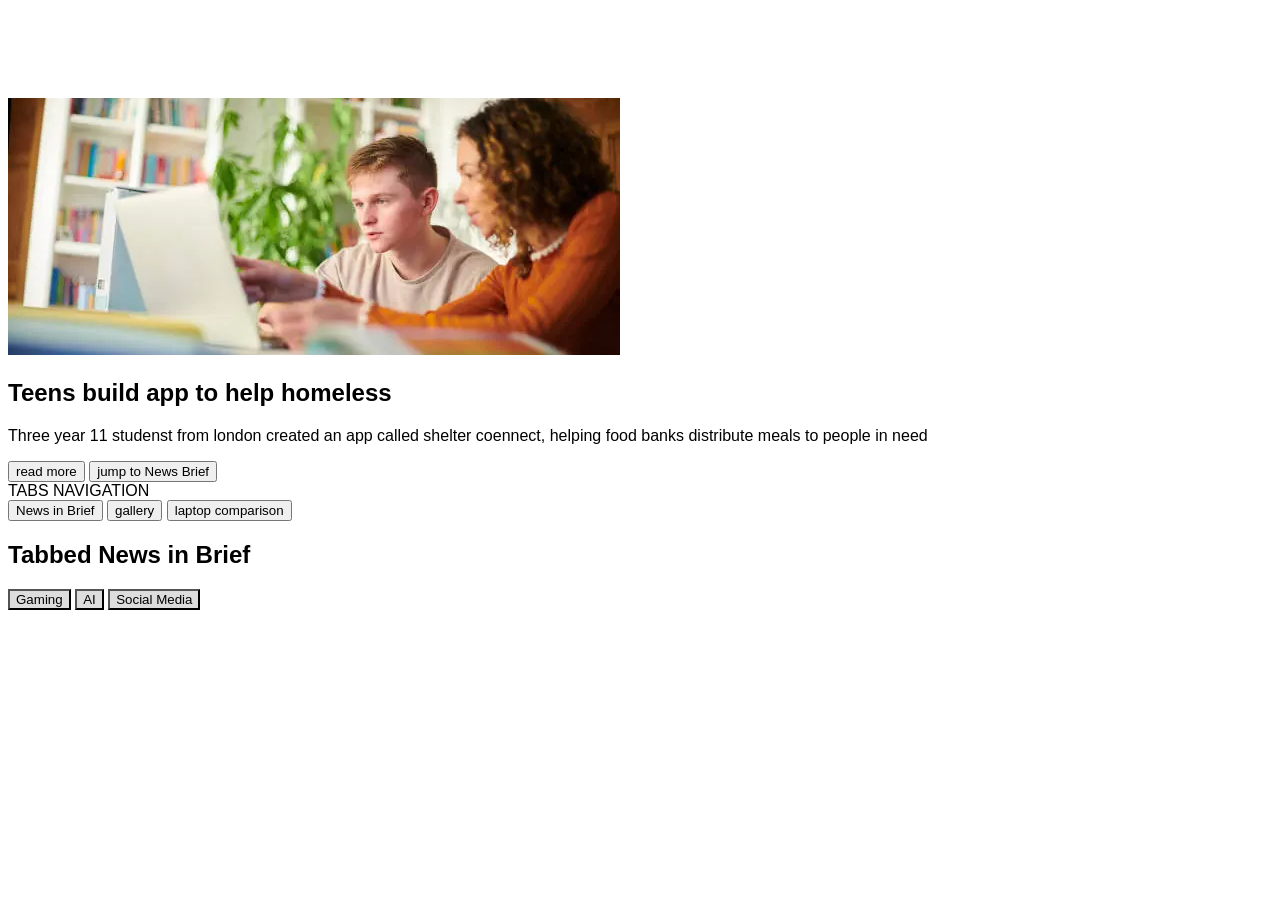
==== index.html @ 0892ddd7 "Add files via upload" ====
<!DOCTYPE html>
<html lang="en">
<head>
    <meta charset="UTF-8">
    <meta name="viewport" content="width=device-width, initial-scale=1.0">
    <title>Takeover Tech News</title>
    <link rel="stylesheet" href="css/style.css">
    <script src="js/tabs.js" defer></script>
    
</head>
<body>
    <HEADER>
        <header>
            <h1>logo</h1>
            <nav>
                <a href="index.html">home</a>
                <a href="article.html">Tech</a>
                <a href="contact.html">contact</a>
            </nav>
        </header>
    </HEADER>
<section class="hero"> 
    <img src="images/hero-students-coding.jpg.webp" alt="students coding together">
    <h2>Teens build app to help homeless</h2>
    <p> 
        Three year 11 studenst from london created an app called shelter coennect,
        helping food banks distribute meals to people in need 
    </p>
    <div class="hero button">
        <a href="article.html"><button>read more</button></a>
        <a href="#news"><button>jump to News Brief</button></a>
    </div>

</section>
            TABS NAVIGATION
<section class="tab-nav">
    <button onclick="openTab(gaming)">News in Brief</button>
    <button onclick="document.getElementById(gallery).scrollIntoView()">gallery</button>
    <button onclick="document.getElementById(table).scrollIntoView()">laptop comparison </button>
</section>
<section id="News">
    <h2>Tabbed News in Brief</h2>
    <div class="tabs"> 
        <button onclick="openTab(gaming)">Gaming </button>
        <button onclick="openTab(Ai)"> AI </button>
         <button ondblclick="openTab(social)"> Social Media </button>
        </section>
    </div>


</body>
</html>
---- css/style.css ----
body {
    font-family: Arial, sans-serif;
    background: var(--background);
    color: var(--secondary);
  }
  
  header {
    background: var(--secondary);
    color: white;
  }
  
  nav a {
    color: white;
  }
  
  nav a:hover {
    color: var(--primary);
  }
  
  /* HERO BUTTONS */
  .hero-buttons button {
    background: var(--primary);
    color: white;
  }
  
  .hero-buttons button:hover {
    background: var(--accent);
  }
  
  /* TABS */
  .tabs button {
    background: #ddd;
  }
  
  .tabs button:hover {
    background: var(--primary);
    color: white;
  }
  
  /* TABLE */
  th {
    background: var(--primary);
    color: white;
  }
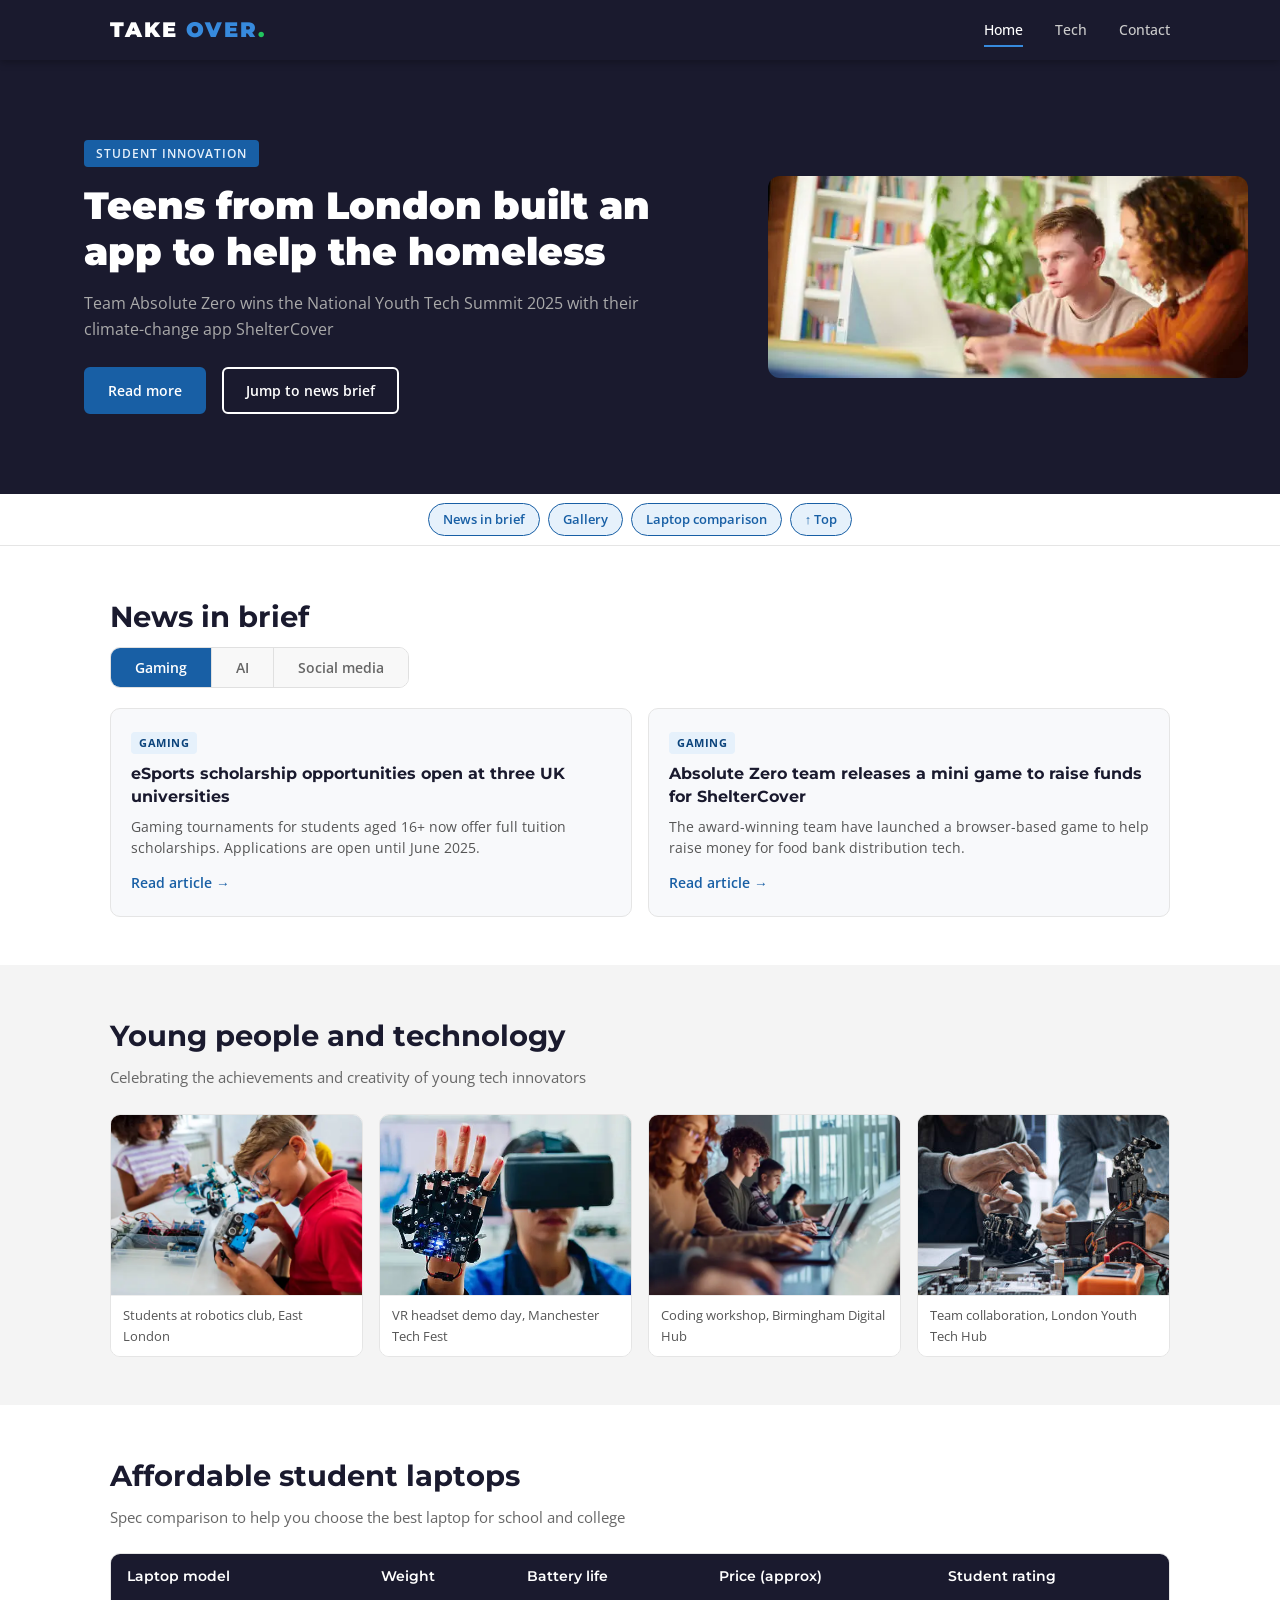
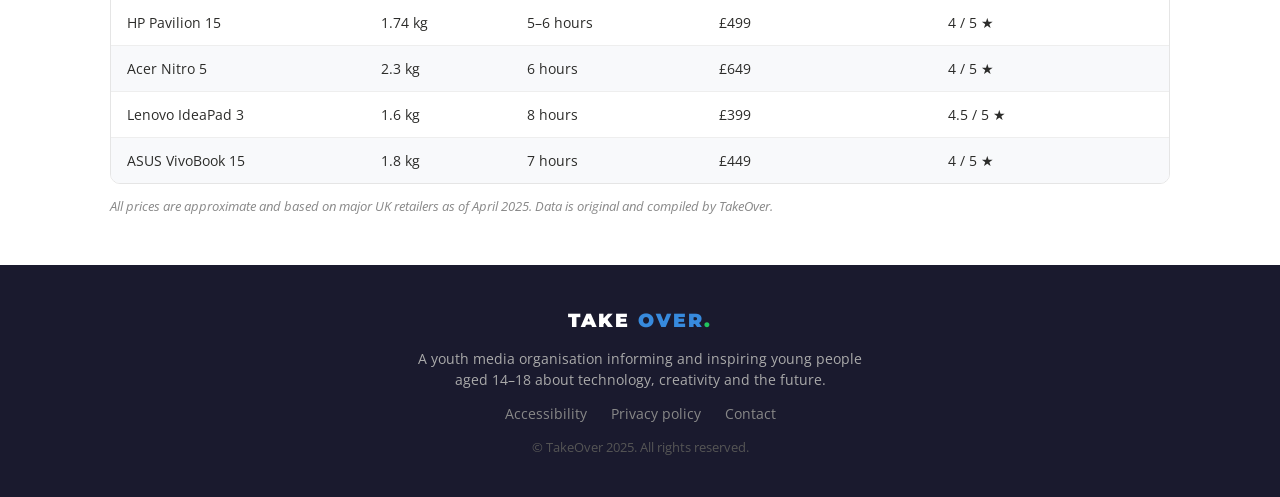
==== commit 0211b8e8: "Add files via upload" ====
--- a/index.html
+++ b/index.html
@@ -1,52 +1,214 @@
 <!DOCTYPE html>
 <html lang="en">
 <head>
-    <meta charset="UTF-8">
-    <meta name="viewport" content="width=device-width, initial-scale=1.0">
-    <title>Takeover Tech News</title>
-    <link rel="stylesheet" href="css/style.css">
-    <script src="js/tabs.js" defer></script>
-    
+  <meta charset="UTF-8">
+  <meta name="viewport" content="width=device-width, initial-scale=1.0">
+  <title>TakeOver | Tech News for Young People</title>
+  <link rel="preconnect" href="https://fonts.googleapis.com">
+  <link href="https://fonts.googleapis.com/css2?family=Montserrat:wght@400;600;700;900&family=Open+Sans:wght@400;500;600&display=swap" rel="stylesheet">
+  <link rel="stylesheet" href="css/style.css">
 </head>
 <body>
-    <HEADER>
-        <header>
-            <h1>logo</h1>
-            <nav>
-                <a href="index.html">home</a>
-                <a href="article.html">Tech</a>
-                <a href="contact.html">contact</a>
-            </nav>
-        </header>
-    </HEADER>
-<section class="hero"> 
-    <img src="images/hero-students-coding.jpg.webp" alt="students coding together">
-    <h2>Teens build app to help homeless</h2>
-    <p> 
-        Three year 11 studenst from london created an app called shelter coennect,
-        helping food banks distribute meals to people in need 
-    </p>
-    <div class="hero button">
-        <a href="article.html"><button>read more</button></a>
-        <a href="#news"><button>jump to News Brief</button></a>
+ 
+  <!-- SKIP TO CONTENT - accessibility -->
+  <a href="#main-content" class="skip-link">Skip to main content</a>
+ 
+  <!-- NAVIGATION -->
+  <header class="site-header" role="banner">
+    <nav class="navbar" role="navigation" aria-label="Main navigation">
+      <a href="index.html" class="logo" aria-label="TakeOver home">
+        TAKE <span>OVER</span><em>.</em>
+      </a>
+      <ul class="nav-links" role="list">
+        <li><a href="index.html" class="nav-link active" aria-current="page">Home</a></li>
+        <li><a href="article.html" class="nav-link">Tech</a></li>
+        <li><a href="contact.html" class="nav-link">Contact</a></li>
+      </ul>
+      <button class="hamburger" aria-label="Toggle navigation menu" aria-expanded="false" aria-controls="nav-links">
+        <span></span><span></span><span></span>
+      </button>
+    </nav>
+  </header>
+ 
+  <main id="main-content">
+ 
+    <!-- HERO SECTION -->
+    <section class="hero" aria-labelledby="hero-heading">
+      <div class="hero-content">
+        <span class="hero-tag">Student Innovation</span>
+        <h1 id="hero-heading">Teens from London built an app to help the homeless</h1>
+        <p class="hero-sub">Team Absolute Zero wins the National Youth Tech Summit 2025 with their climate-change app ShelterCover</p>
+        <div class="hero-btns">
+          <a href="article.html" class="btn btn-primary">Read more</a>
+          <a href="#news-brief" class="btn btn-secondary">Jump to news brief</a>
+        </div>
+      </div>
+      <div class="hero-img-wrap">
+        <img src="images/hero-students-coding.jpg.webp" alt="Three diverse teenagers presenting their app ShelterCover on a smartphone at the National Youth Tech Summit" class="hero-img">
+      </div>
+    </section>
+ 
+    <!-- ANCHOR NAVIGATION -->
+    <nav class="anchor-nav" aria-label="Page sections">
+      <a href="#news-brief" class="anchor-pill">News in brief</a>
+      <a href="#gallery" class="anchor-pill">Gallery</a>
+      <a href="#laptop-table" class="anchor-pill">Laptop comparison</a>
+      <a href="#main-content" class="anchor-pill">&#8593; Top</a>
+    </nav>
+ 
+    <!-- TABBED NEWS IN BRIEF -->
+    <section class="tabs-section" id="news-brief" aria-labelledby="tabs-heading">
+      <div class="container">
+        <h2 id="tabs-heading">News in brief</h2>
+        <div class="tabs-wrapper">
+          <div class="tab-list" role="tablist" aria-label="News categories">
+            <button class="tab-btn active" role="tab" aria-selected="true" aria-controls="tab-gaming" id="btn-gaming">Gaming</button>
+            <button class="tab-btn" role="tab" aria-selected="false" aria-controls="tab-ai" id="btn-ai">AI</button>
+            <button class="tab-btn" role="tab" aria-selected="false" aria-controls="tab-social" id="btn-social">Social media</button>
+          </div>
+ 
+          <div class="tab-panel active" id="tab-gaming" role="tabpanel" aria-labelledby="btn-gaming">
+            <article class="news-card">
+              <span class="news-cat">Gaming</span>
+              <h3>eSports scholarship opportunities open at three UK universities</h3>
+              <p>Gaming tournaments for students aged 16+ now offer full tuition scholarships. Applications are open until June 2025.</p>
+              <a href="article.html" class="read-link">Read article &rarr;</a>
+            </article>
+            <article class="news-card">
+              <span class="news-cat">Gaming</span>
+              <h3>Absolute Zero team releases a mini game to raise funds for ShelterCover</h3>
+              <p>The award-winning team have launched a browser-based game to help raise money for food bank distribution tech.</p>
+              <a href="article.html" class="read-link">Read article &rarr;</a>
+            </article>
+          </div>
+ 
+          <div class="tab-panel" id="tab-ai" role="tabpanel" aria-labelledby="btn-ai" hidden>
+            <article class="news-card">
+              <span class="news-cat">AI</span>
+              <h3>OpenAI releases new tutor bot for A-level revision</h3>
+              <p>The new AI tutor supports Maths, English, Sciences and History. It is free for all students with a school email address.</p>
+              <a href="article.html" class="read-link">Read article &rarr;</a>
+            </article>
+            <article class="news-card">
+              <span class="news-cat">AI</span>
+              <h3>AI-generated music: is your favourite song actually human?</h3>
+              <p>A new study reveals that 1 in 5 chart songs now uses AI-generated elements. Experts debate what this means for musicians.</p>
+              <a href="article.html" class="read-link">Read article &rarr;</a>
+            </article>
+          </div>
+ 
+          <div class="tab-panel" id="tab-social" role="tabpanel" aria-labelledby="btn-social" hidden>
+            <article class="news-card">
+              <span class="news-cat">Social media</span>
+              <h3>The rise of digital detox apps among 16-year-olds</h3>
+              <p>More teens are using screen time trackers and app blockers to manage social media use. We speak to students about why.</p>
+              <a href="article.html" class="read-link">Read article &rarr;</a>
+            </article>
+            <article class="news-card">
+              <span class="news-cat">Social media</span>
+              <h3>Viral tech challenges: how to spot misinformation online</h3>
+              <p>TakeOver breaks down the five signs that a viral post might not be telling the full story.</p>
+              <a href="article.html" class="read-link">Read article &rarr;</a>
+            </article>
+          </div>
+        </div>
+      </div>
+    </section>
+ 
+    <!-- IMAGE GALLERY -->
+    <section class="gallery-section" id="gallery" aria-labelledby="gallery-heading">
+      <div class="container">
+        <h2 id="gallery-heading">Young people and technology</h2>
+        <p class="section-sub">Celebrating the achievements and creativity of young tech innovators</p>
+        <div class="gallery-grid">
+          <figure class="gallery-item">
+            <img src="images/gallery-robotics.jpg.webp" alt="Diverse group of students building a robot at a school robotics club in East London" loading="lazy">
+            <figcaption>Students at robotics club, East London</figcaption>
+          </figure>
+          <figure class="gallery-item">
+            <img src="images/gallery-vr.jpg.webp" alt="A teenage girl using a VR headset at a technology exhibition, smiling" loading="lazy">
+            <figcaption>VR headset demo day, Manchester Tech Fest</figcaption>
+          </figure>
+          <figure class="gallery-item">
+            <img src="images/gallery-programming.jpg.webp" alt="Young people collaborating on laptops at a coding workshop" loading="lazy">
+            <figcaption>Coding workshop, Birmingham Digital Hub</figcaption>
+          </figure>
+          <figure class="gallery-item">
+            <img src="images/students-tech-presentation.jpg.jpg" alt="Students working together on a tech project, smiling and collaborating" loading="lazy">
+            <figcaption>Team collaboration, London Youth Tech Hub</figcaption>
+          </figure>
+        </div>
+      </div>
+    </section>
+ 
+    <!-- LAPTOP COMPARISON TABLE -->
+    <section class="table-section" id="laptop-table" aria-labelledby="table-heading">
+      <div class="container">
+        <h2 id="table-heading">Affordable student laptops</h2>
+        <p class="section-sub">Spec comparison to help you choose the best laptop for school and college</p>
+        <div class="table-scroll" role="region" aria-label="Laptop comparison table" tabindex="0">
+          <table class="comparison-table">
+            <thead>
+              <tr>
+                <th scope="col">Laptop model</th>
+                <th scope="col">Weight</th>
+                <th scope="col">Battery life</th>
+                <th scope="col">Price (approx)</th>
+                <th scope="col">Student rating</th>
+              </tr>
+            </thead>
+            <tbody>
+              <tr>
+                <td>HP Pavilion 15</td>
+                <td>1.74 kg</td>
+                <td>5–6 hours</td>
+                <td>£499</td>
+                <td>4 / 5 &#9733;</td>
+              </tr>
+              <tr>
+                <td>Acer Nitro 5</td>
+                <td>2.3 kg</td>
+                <td>6 hours</td>
+                <td>£649</td>
+                <td>4 / 5 &#9733;</td>
+              </tr>
+              <tr>
+                <td>Lenovo IdeaPad 3</td>
+                <td>1.6 kg</td>
+                <td>8 hours</td>
+                <td>£399</td>
+                <td>4.5 / 5 &#9733;</td>
+              </tr>
+              <tr>
+                <td>ASUS VivoBook 15</td>
+                <td>1.8 kg</td>
+                <td>7 hours</td>
+                <td>£449</td>
+                <td>4 / 5 &#9733;</td>
+              </tr>
+            </tbody>
+          </table>
+        </div>
+        <p class="table-note">All prices are approximate and based on major UK retailers as of April 2025. Data is original and compiled by TakeOver.</p>
+      </div>
+    </section>
+ 
+  </main>
+ 
+  <!-- FOOTER -->
+  <footer class="site-footer" role="contentinfo">
+    <div class="container footer-inner">
+      <div class="footer-logo">TAKE <span>OVER</span><em>.</em></div>
+      <p class="footer-desc">A youth media organisation informing and inspiring young people aged 14–18 about technology, creativity and the future.</p>
+      <nav class="footer-links" aria-label="Footer navigation">
+        <a href="#" class="footer-link">Accessibility</a>
+        <a href="#" class="footer-link">Privacy policy</a>
+        <a href="contact.html" class="footer-link">Contact</a>
+      </nav>
+      <p class="footer-copy">&copy; TakeOver 2025. All rights reserved.</p>
     </div>
-
-</section>
-            TABS NAVIGATION
-<section class="tab-nav">
-    <button onclick="openTab(gaming)">News in Brief</button>
-    <button onclick="document.getElementById(gallery).scrollIntoView()">gallery</button>
-    <button onclick="document.getElementById(table).scrollIntoView()">laptop comparison </button>
-</section>
-<section id="News">
-    <h2>Tabbed News in Brief</h2>
-    <div class="tabs"> 
-        <button onclick="openTab(gaming)">Gaming </button>
-        <button onclick="openTab(Ai)"> AI </button>
-         <button ondblclick="openTab(social)"> Social Media </button>
-        </section>
-    </div>
-
-
+  </footer>
+ 
+  <script src="js/tabs.js"></script>
 </body>
 </html>
--- a/css/style.css
+++ b/css/style.css
@@ -1,44 +1,717 @@
+/* =============================================
+   TAKEOVER - TECH NEWS FOR YOUNG PEOPLE
+   style.css — all pages
+   Fonts: Montserrat (headings) + Open Sans (body)
+   ============================================= */
+ 
+/* === RESET & BASE === */
+*, *::before, *::after { box-sizing: border-box; margin: 0; padding: 0; }
+ 
+html { scroll-behavior: smooth; font-size: 16px; }
+ 
 body {
-    font-family: Arial, sans-serif;
-    background: var(--background);
-    color: var(--secondary);
+  font-family: 'Open Sans', sans-serif;
+  background: #f4f4f4;
+  color: #2C2C2A;
+  line-height: 1.6;
+}
+ 
+img { max-width: 100%; height: auto; display: block; }
+a { text-decoration: none; color: inherit; }
+ul { list-style: none; }
+ 
+/* === ACCESSIBILITY === */
+.skip-link {
+  position: absolute;
+  top: -100%;
+  left: 1rem;
+  background: #185FA5;
+  color: #fff;
+  padding: 8px 16px;
+  border-radius: 0 0 8px 8px;
+  font-size: 14px;
+  z-index: 9999;
+  transition: top 0.2s;
+}
+.skip-link:focus { top: 0; }
+ 
+/* === CONTAINER === */
+.container { max-width: 1100px; margin: 0 auto; padding: 0 1.25rem; }
+ 
+/* === NAVIGATION === */
+.site-header {
+  position: sticky;
+  top: 0;
+  z-index: 100;
+  background: #1a1a2e;
+  box-shadow: 0 2px 8px rgba(0,0,0,0.3);
+}
+ 
+.navbar {
+  max-width: 1100px;
+  margin: 0 auto;
+  padding: 0 1.25rem;
+  height: 60px;
+  display: flex;
+  align-items: center;
+  justify-content: space-between;
+}
+ 
+.logo {
+  font-family: 'Montserrat', sans-serif;
+  font-weight: 900;
+  font-size: 1.3rem;
+  color: #fff;
+  letter-spacing: 2px;
+  text-transform: uppercase;
+}
+.logo span { color: #378ADD; }
+.logo em { color: #22C55E; font-style: normal; }
+ 
+.nav-links {
+  display: flex;
+  gap: 2rem;
+}
+ 
+.nav-link {
+  font-family: 'Open Sans', sans-serif;
+  font-size: 0.9rem;
+  color: #ccc;
+  font-weight: 500;
+  padding: 6px 0;
+  border-bottom: 2px solid transparent;
+  transition: color 0.25s, border-color 0.25s;
+}
+.nav-link:hover,
+.nav-link.active {
+  color: #fff;
+  border-bottom-color: #378ADD;
+}
+ 
+/* Hamburger - mobile */
+.hamburger {
+  display: none;
+  flex-direction: column;
+  gap: 5px;
+  background: none;
+  border: none;
+  cursor: pointer;
+  padding: 6px;
+}
+.hamburger span {
+  display: block;
+  width: 24px;
+  height: 2px;
+  background: #fff;
+  border-radius: 2px;
+  transition: all 0.3s;
+}
+ 
+/* === HERO === */
+.hero {
+  background: #1a1a2e;
+  color: #fff;
+  padding: 4rem 1.25rem;
+  display: flex;
+  align-items: center;
+  gap: 2rem;
+  max-width: 100%;
+  overflow: hidden;
+}
+ 
+.hero-content { flex: 1; max-width: 600px; margin: 0 auto; }
+ 
+.hero-tag {
+  display: inline-block;
+  background: #185FA5;
+  color: #E6F1FB;
+  font-size: 0.75rem;
+  font-weight: 600;
+  text-transform: uppercase;
+  letter-spacing: 1px;
+  padding: 4px 12px;
+  border-radius: 4px;
+  margin-bottom: 1rem;
+}
+ 
+.hero h1 {
+  font-family: 'Montserrat', sans-serif;
+  font-size: clamp(1.6rem, 4vw, 2.4rem);
+  font-weight: 900;
+  line-height: 1.2;
+  margin-bottom: 1rem;
+  color: #fff;
+}
+ 
+.hero-sub {
+  font-size: 1rem;
+  color: #aaa;
+  margin-bottom: 1.5rem;
+  line-height: 1.6;
+}
+ 
+.hero-btns { display: flex; gap: 1rem; flex-wrap: wrap; }
+ 
+/* === BUTTONS === */
+.btn {
+  display: inline-block;
+  padding: 10px 22px;
+  border-radius: 6px;
+  font-family: 'Open Sans', sans-serif;
+  font-size: 0.9rem;
+  font-weight: 600;
+  cursor: pointer;
+  transition: background 0.25s, color 0.25s, transform 0.15s, box-shadow 0.25s;
+}
+ 
+.btn-primary {
+  background: #185FA5;
+  color: #fff;
+  border: 2px solid #185FA5;
+}
+.btn-primary:hover {
+  background: #0C447C;
+  border-color: #0C447C;
+  transform: translateY(-2px);
+  box-shadow: 0 4px 12px rgba(24,95,165,0.4);
+}
+ 
+.btn-secondary {
+  background: transparent;
+  color: #fff;
+  border: 2px solid #fff;
+}
+.btn-secondary:hover {
+  background: #fff;
+  color: #1a1a2e;
+  transform: translateY(-2px);
+}
+ 
+.hero-img-wrap { flex: 1; max-width: 480px; display: none; }
+.hero-img { width: 100%; border-radius: 12px; object-fit: cover; max-height: 300px; }
+ 
+/* === ANCHOR NAV === */
+.anchor-nav {
+  background: #fff;
+  border-bottom: 1px solid #e5e5e5;
+  padding: 0.6rem 1.25rem;
+  display: flex;
+  gap: 0.5rem;
+  flex-wrap: wrap;
+  justify-content: center;
+}
+ 
+.anchor-pill {
+  font-size: 0.8rem;
+  font-weight: 600;
+  padding: 5px 14px;
+  border-radius: 20px;
+  border: 1.5px solid #185FA5;
+  color: #185FA5;
+  background: #E6F1FB;
+  transition: background 0.2s, color 0.2s, transform 0.15s;
+}
+.anchor-pill:hover {
+  background: #185FA5;
+  color: #fff;
+  transform: translateY(-1px);
+}
+ 
+/* === SECTION SHARED === */
+section { padding: 3rem 0; }
+ 
+h2 {
+  font-family: 'Montserrat', sans-serif;
+  font-size: clamp(1.3rem, 3vw, 1.8rem);
+  font-weight: 700;
+  color: #1a1a2e;
+  margin-bottom: 0.4rem;
+}
+ 
+.section-sub {
+  font-size: 0.95rem;
+  color: #666;
+  margin-bottom: 1.5rem;
+}
+ 
+/* === TABS === */
+.tabs-section { background: #fff; }
+ 
+.tab-list {
+  display: flex;
+  gap: 0;
+  border: 1.5px solid #e0e0e0;
+  border-radius: 10px;
+  overflow: hidden;
+  margin-bottom: 1.25rem;
+  width: fit-content;
+}
+ 
+.tab-btn {
+  padding: 10px 24px;
+  font-family: 'Open Sans', sans-serif;
+  font-size: 0.9rem;
+  font-weight: 600;
+  background: #f8f8f8;
+  border: none;
+  border-right: 1.5px solid #e0e0e0;
+  cursor: pointer;
+  color: #666;
+  transition: background 0.2s, color 0.2s;
+  position: relative;
+}
+.tab-btn:last-child { border-right: none; }
+ 
+.tab-btn:hover {
+  background: #E6F1FB;
+  color: #185FA5;
+}
+ 
+.tab-btn.active {
+  background: #185FA5;
+  color: #fff;
+}
+ 
+/* Underline animation on hover */
+.tab-btn::after {
+  content: '';
+  position: absolute;
+  bottom: 0; left: 0; right: 0;
+  height: 3px;
+  background: #378ADD;
+  transform: scaleX(0);
+  transition: transform 0.2s;
+}
+.tab-btn:hover::after { transform: scaleX(1); }
+.tab-btn.active::after { transform: scaleX(0); }
+ 
+.tab-panel { display: none; }
+.tab-panel.active { display: grid; grid-template-columns: repeat(auto-fit, minmax(260px, 1fr)); gap: 1rem; }
+ 
+.news-card {
+  background: #f8f9fb;
+  border: 1px solid #e5e5e5;
+  border-radius: 10px;
+  padding: 1.25rem;
+  transition: box-shadow 0.2s, transform 0.2s;
+}
+.news-card:hover {
+  box-shadow: 0 4px 16px rgba(0,0,0,0.1);
+  transform: translateY(-2px);
+}
+ 
+.news-cat {
+  display: inline-block;
+  font-size: 0.7rem;
+  font-weight: 700;
+  text-transform: uppercase;
+  letter-spacing: 0.5px;
+  background: #E6F1FB;
+  color: #0C447C;
+  padding: 2px 8px;
+  border-radius: 4px;
+  margin-bottom: 0.6rem;
+}
+ 
+.news-card h3 {
+  font-family: 'Montserrat', sans-serif;
+  font-size: 1rem;
+  font-weight: 700;
+  color: #1a1a2e;
+  margin-bottom: 0.5rem;
+  line-height: 1.4;
+}
+ 
+.news-card p {
+  font-size: 0.88rem;
+  color: #555;
+  margin-bottom: 0.75rem;
+  line-height: 1.5;
+}
+ 
+.read-link {
+  font-size: 0.85rem;
+  font-weight: 600;
+  color: #185FA5;
+  transition: color 0.2s;
+}
+.read-link:hover { color: #0C447C; }
+ 
+/* === GALLERY === */
+.gallery-section { background: #f4f4f4; }
+ 
+.gallery-grid {
+  display: grid;
+  grid-template-columns: repeat(auto-fit, minmax(220px, 1fr));
+  gap: 1rem;
+}
+ 
+.gallery-item {
+  border-radius: 10px;
+  overflow: hidden;
+  background: #fff;
+  border: 1px solid #e5e5e5;
+  transition: transform 0.2s, box-shadow 0.2s;
+}
+.gallery-item:hover {
+  transform: translateY(-4px);
+  box-shadow: 0 8px 24px rgba(0,0,0,0.12);
+}
+ 
+.gallery-item img {
+  width: 100%;
+  height: 180px;
+  object-fit: cover;
+}
+ 
+.gallery-item figcaption {
+  font-size: 0.8rem;
+  color: #555;
+  padding: 0.6rem 0.75rem;
+  background: #fff;
+  border-top: 1px solid #eee;
+}
+ 
+/* === TABLE === */
+.table-section { background: #fff; }
+ 
+.table-scroll {
+  overflow-x: auto;
+  border-radius: 10px;
+  border: 1px solid #e5e5e5;
+  margin-bottom: 0.75rem;
+}
+ 
+.comparison-table {
+  width: 100%;
+  border-collapse: collapse;
+  font-size: 0.9rem;
+  min-width: 500px;
+}
+ 
+.comparison-table thead tr {
+  background: #1a1a2e;
+  color: #fff;
+}
+ 
+.comparison-table th {
+  padding: 12px 16px;
+  text-align: left;
+  font-family: 'Montserrat', sans-serif;
+  font-size: 0.85rem;
+  font-weight: 600;
+}
+ 
+.comparison-table td {
+  padding: 11px 16px;
+  border-bottom: 1px solid #eee;
+  color: #2C2C2A;
+}
+ 
+.comparison-table tbody tr:nth-child(even) td { background: #f8f9fb; }
+.comparison-table tbody tr:last-child td { border-bottom: none; }
+.comparison-table tbody tr:hover td { background: #E6F1FB; }
+ 
+.table-note {
+  font-size: 0.8rem;
+  color: #888;
+  font-style: italic;
+}
+ 
+/* === FOOTER === */
+.site-footer {
+  background: #1a1a2e;
+  color: #aaa;
+  padding: 2.5rem 1.25rem;
+  text-align: center;
+}
+ 
+.footer-inner { display: flex; flex-direction: column; align-items: center; gap: 0.75rem; }
+ 
+.footer-logo {
+  font-family: 'Montserrat', sans-serif;
+  font-weight: 900;
+  font-size: 1.2rem;
+  color: #fff;
+  letter-spacing: 2px;
+}
+.footer-logo span { color: #378ADD; }
+.footer-logo em { color: #22C55E; font-style: normal; }
+ 
+.footer-desc { font-size: 0.85rem; max-width: 480px; line-height: 1.6; }
+ 
+.footer-links { display: flex; gap: 1.5rem; flex-wrap: wrap; justify-content: center; }
+ 
+.footer-link {
+  font-size: 0.85rem;
+  color: #888;
+  transition: color 0.2s;
+}
+.footer-link:hover { color: #378ADD; }
+ 
+.footer-copy { font-size: 0.8rem; color: #555; }
+ 
+/* === CONTACT PAGE === */
+.contact-hero {
+  background: #1a1a2e;
+  color: #fff;
+  padding: 3rem 1.25rem;
+  text-align: center;
+}
+.contact-hero h1 {
+  font-family: 'Montserrat', sans-serif;
+  font-size: clamp(1.6rem, 4vw, 2.2rem);
+  font-weight: 900;
+  margin-bottom: 0.5rem;
+}
+.contact-hero p { color: #aaa; font-size: 1rem; }
+ 
+.contact-section { background: #f4f4f4; padding: 3rem 1.25rem; }
+ 
+.contact-card {
+  max-width: 600px;
+  margin: 0 auto;
+  background: #fff;
+  border-radius: 12px;
+  border: 1px solid #e5e5e5;
+  padding: 2rem;
+  box-shadow: 0 2px 16px rgba(0,0,0,0.06);
+}
+ 
+.form-group { margin-bottom: 1.25rem; }
+ 
+.form-group label {
+  display: block;
+  font-size: 0.9rem;
+  font-weight: 600;
+  color: #1a1a2e;
+  margin-bottom: 0.4rem;
+}
+ 
+.form-group input,
+.form-group textarea {
+  width: 100%;
+  padding: 10px 14px;
+  border: 1.5px solid #ddd;
+  border-radius: 8px;
+  font-family: 'Open Sans', sans-serif;
+  font-size: 0.9rem;
+  color: #2C2C2A;
+  background: #fafafa;
+  transition: border-color 0.2s, box-shadow 0.2s;
+}
+.form-group input:focus,
+.form-group textarea:focus {
+  outline: none;
+  border-color: #185FA5;
+  box-shadow: 0 0 0 3px rgba(24,95,165,0.15);
+}
+ 
+.form-group textarea { min-height: 140px; resize: vertical; }
+ 
+.gdpr-group {
+  display: flex;
+  align-items: flex-start;
+  gap: 10px;
+  margin-bottom: 1.25rem;
+}
+.gdpr-group input[type="checkbox"] {
+  width: 18px;
+  height: 18px;
+  flex-shrink: 0;
+  margin-top: 2px;
+  accent-color: #185FA5;
+  cursor: pointer;
+}
+.gdpr-group label {
+  font-size: 0.85rem;
+  color: #555;
+  line-height: 1.5;
+}
+.gdpr-group a { color: #185FA5; text-decoration: underline; }
+ 
+.btn-submit {
+  width: 100%;
+  padding: 12px;
+  background: #185FA5;
+  color: #fff;
+  border: none;
+  border-radius: 8px;
+  font-family: 'Montserrat', sans-serif;
+  font-size: 1rem;
+  font-weight: 700;
+  cursor: pointer;
+  transition: background 0.2s, transform 0.15s;
+}
+.btn-submit:hover {
+  background: #0C447C;
+  transform: translateY(-2px);
+}
+ 
+.confirm-msg {
+  display: none;
+  text-align: center;
+  padding: 1rem;
+  background: #EAF3DE;
+  border: 1px solid #C0DD97;
+  border-radius: 8px;
+  color: #27500A;
+  font-weight: 600;
+  margin-top: 1rem;
+  font-size: 0.95rem;
+}
+ 
+/* === ARTICLE PAGE === */
+.article-hero {
+  background: #1a1a2e;
+  padding: 2rem 1.25rem 0;
+}
+.breadcrumb {
+  font-size: 0.82rem;
+  color: #888;
+  margin-bottom: 0.75rem;
+}
+.breadcrumb a { color: #378ADD; }
+.breadcrumb a:hover { text-decoration: underline; }
+ 
+.article-anchor-bar {
+  display: flex;
+  gap: 0.5rem;
+  flex-wrap: wrap;
+  padding: 0.75rem 1.25rem;
+  background: #f4f4f4;
+  border-bottom: 1px solid #e5e5e5;
+}
+ 
+.article-section { padding: 3rem 0; background: #fff; }
+ 
+.article-body { max-width: 720px; margin: 0 auto; padding: 0 1.25rem; }
+ 
+.article-tag-large {
+  display: inline-block;
+  background: #185FA5;
+  color: #E6F1FB;
+  font-size: 0.75rem;
+  font-weight: 600;
+  text-transform: uppercase;
+  letter-spacing: 1px;
+  padding: 4px 12px;
+  border-radius: 4px;
+  margin-bottom: 1rem;
+}
+ 
+.article-title {
+  font-family: 'Montserrat', sans-serif;
+  font-size: clamp(1.5rem, 4vw, 2.2rem);
+  font-weight: 900;
+  line-height: 1.2;
+  color: #1a1a2e;
+  margin-bottom: 0.75rem;
+}
+ 
+.article-meta {
+  font-size: 0.85rem;
+  color: #888;
+  margin-bottom: 1.5rem;
+  padding-bottom: 1rem;
+  border-bottom: 1px solid #eee;
+}
+ 
+.article-body p {
+  font-size: 1rem;
+  line-height: 1.75;
+  color: #333;
+  margin-bottom: 1.25rem;
+}
+ 
+.article-body h2 {
+  font-size: 1.3rem;
+  margin: 1.5rem 0 0.75rem;
+}
+ 
+.article-img-wrap { margin: 1.5rem 0; }
+.article-img-wrap img {
+  width: 100%;
+  border-radius: 10px;
+  max-height: 380px;
+  object-fit: cover;
+}
+.article-img-wrap figcaption {
+  font-size: 0.82rem;
+  color: #888;
+  margin-top: 0.4rem;
+  text-align: center;
+  font-style: italic;
+}
+ 
+.pull-quote {
+  border-left: 4px solid #185FA5;
+  padding: 0.75rem 1.25rem;
+  background: #E6F1FB;
+  border-radius: 0 8px 8px 0;
+  margin: 1.5rem 0;
+}
+.pull-quote p {
+  font-size: 1.1rem;
+  font-style: italic;
+  color: #0C447C;
+  margin: 0;
+}
+ 
+.related-section { background: #f4f4f4; padding: 2.5rem 0; }
+.related-grid { display: grid; grid-template-columns: repeat(auto-fit, minmax(240px, 1fr)); gap: 1rem; }
+.related-card {
+  background: #fff;
+  border: 1px solid #e5e5e5;
+  border-radius: 10px;
+  padding: 1rem;
+  transition: transform 0.2s, box-shadow 0.2s;
+}
+.related-card:hover { transform: translateY(-3px); box-shadow: 0 6px 18px rgba(0,0,0,0.1); }
+.related-card .news-cat { margin-bottom: 0.4rem; }
+.related-card h3 { font-size: 0.95rem; line-height: 1.4; color: #1a1a2e; }
+ 
+.back-top {
+  display: inline-block;
+  margin: 1.5rem 0;
+  font-size: 0.85rem;
+  font-weight: 600;
+  color: #185FA5;
+  border: 1.5px solid #185FA5;
+  padding: 6px 16px;
+  border-radius: 6px;
+  transition: background 0.2s, color 0.2s;
+}
+.back-top:hover { background: #185FA5; color: #fff; }
+ 
+/* === RESPONSIVE === */
+@media (min-width: 768px) {
+  .hero-img-wrap { display: block; }
+  .hero { padding: 5rem 2rem; }
+}
+ 
+@media (max-width: 767px) {
+  .nav-links {
+    display: none;
+    flex-direction: column;
+    position: absolute;
+    top: 60px; left: 0; right: 0;
+    background: #1a1a2e;
+    padding: 1rem 1.25rem;
+    gap: 0.5rem;
+    border-top: 1px solid #333;
   }
-  
-  header {
-    background: var(--secondary);
-    color: white;
-  }
-  
-  nav a {
-    color: white;
-  }
-  
-  nav a:hover {
-    color: var(--primary);
-  }
-  
-  /* HERO BUTTONS */
-  .hero-buttons button {
-    background: var(--primary);
-    color: white;
-  }
-  
-  .hero-buttons button:hover {
-    background: var(--accent);
-  }
-  
-  /* TABS */
-  .tabs button {
-    background: #ddd;
-  }
-  
-  .tabs button:hover {
-    background: var(--primary);
-    color: white;
-  }
-  
-  /* TABLE */
-  th {
-    background: var(--primary);
-    color: white;
-  }+  .nav-links.open { display: flex; }
+  .hamburger { display: flex; }
+  .tab-list { width: 100%; }
+  .tab-btn { flex: 1; padding: 10px 8px; font-size: 0.82rem; }
+  .gallery-grid { grid-template-columns: 1fr 1fr; }
+}
+ 
+@media (max-width: 480px) {
+  .gallery-grid { grid-template-columns: 1fr; }
+  .hero-btns { flex-direction: column; }
+  .btn { text-align: center; }
+}
+ 
+ 
